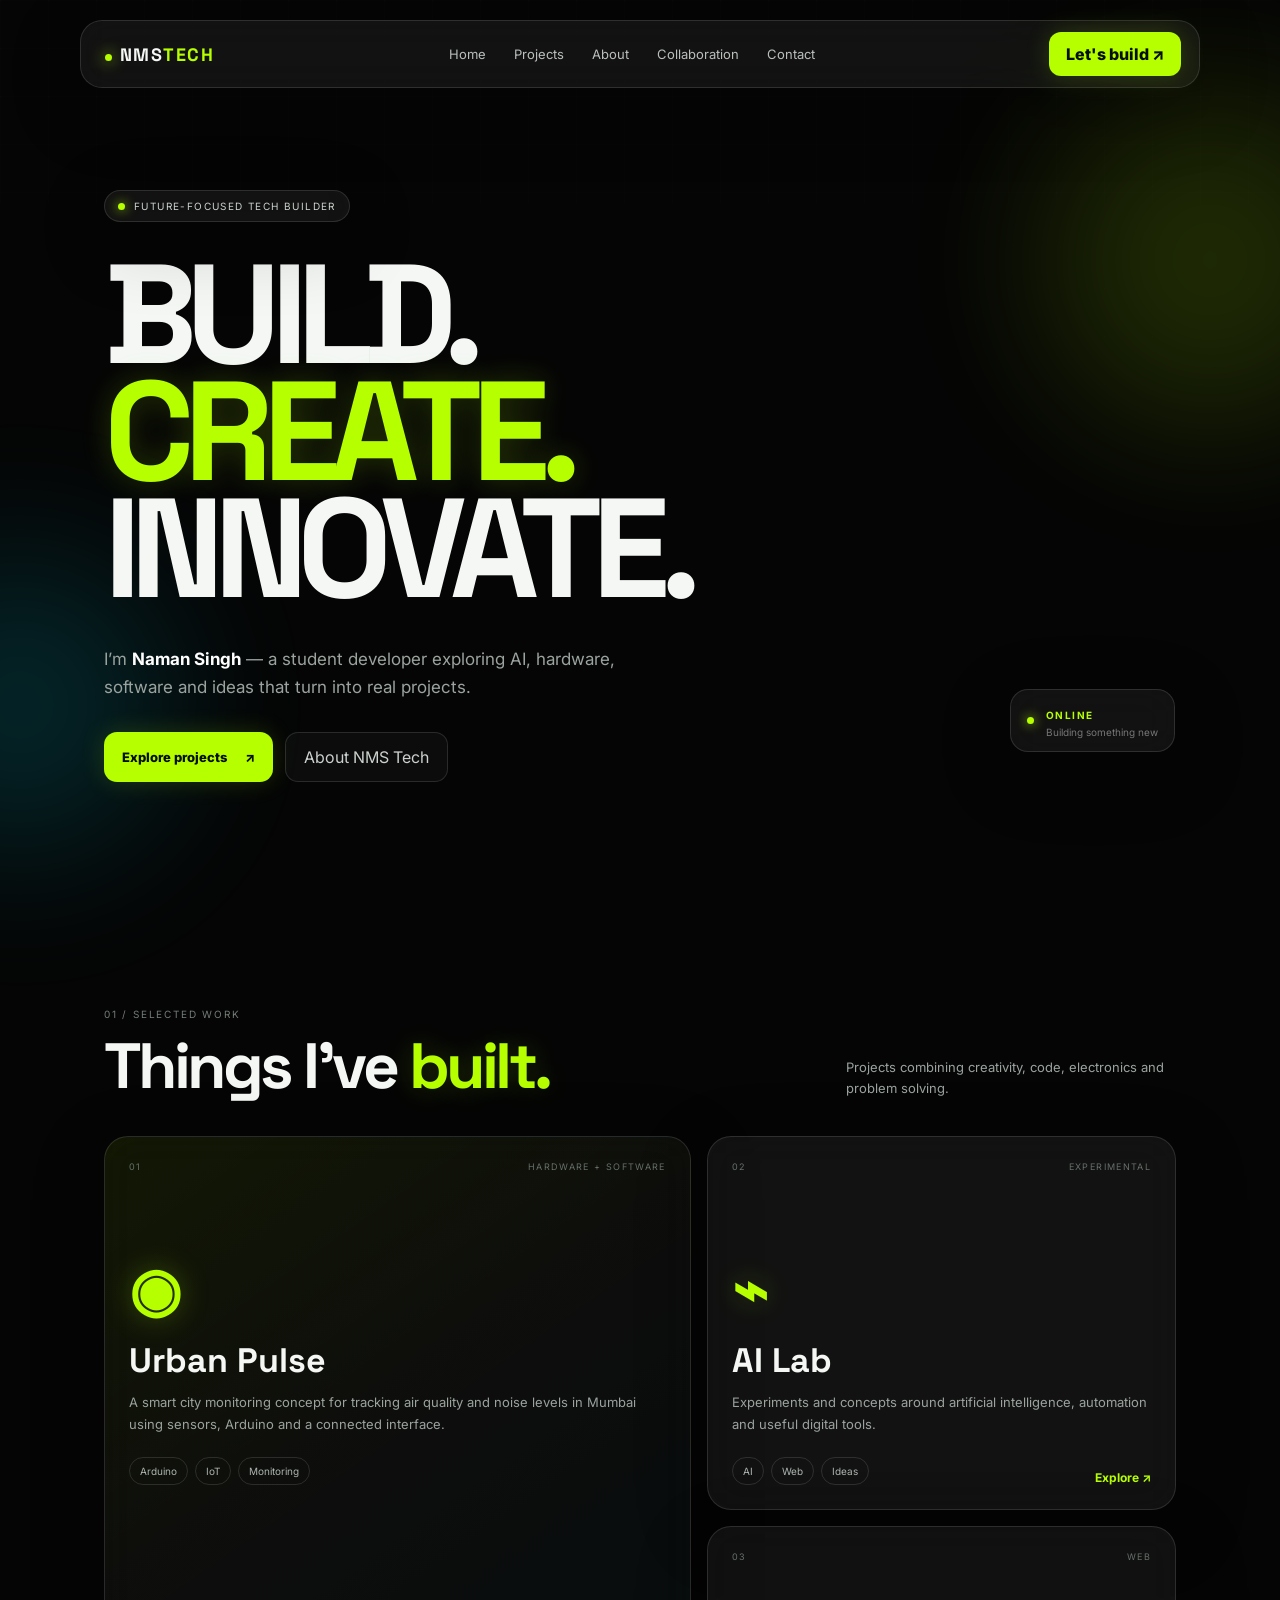
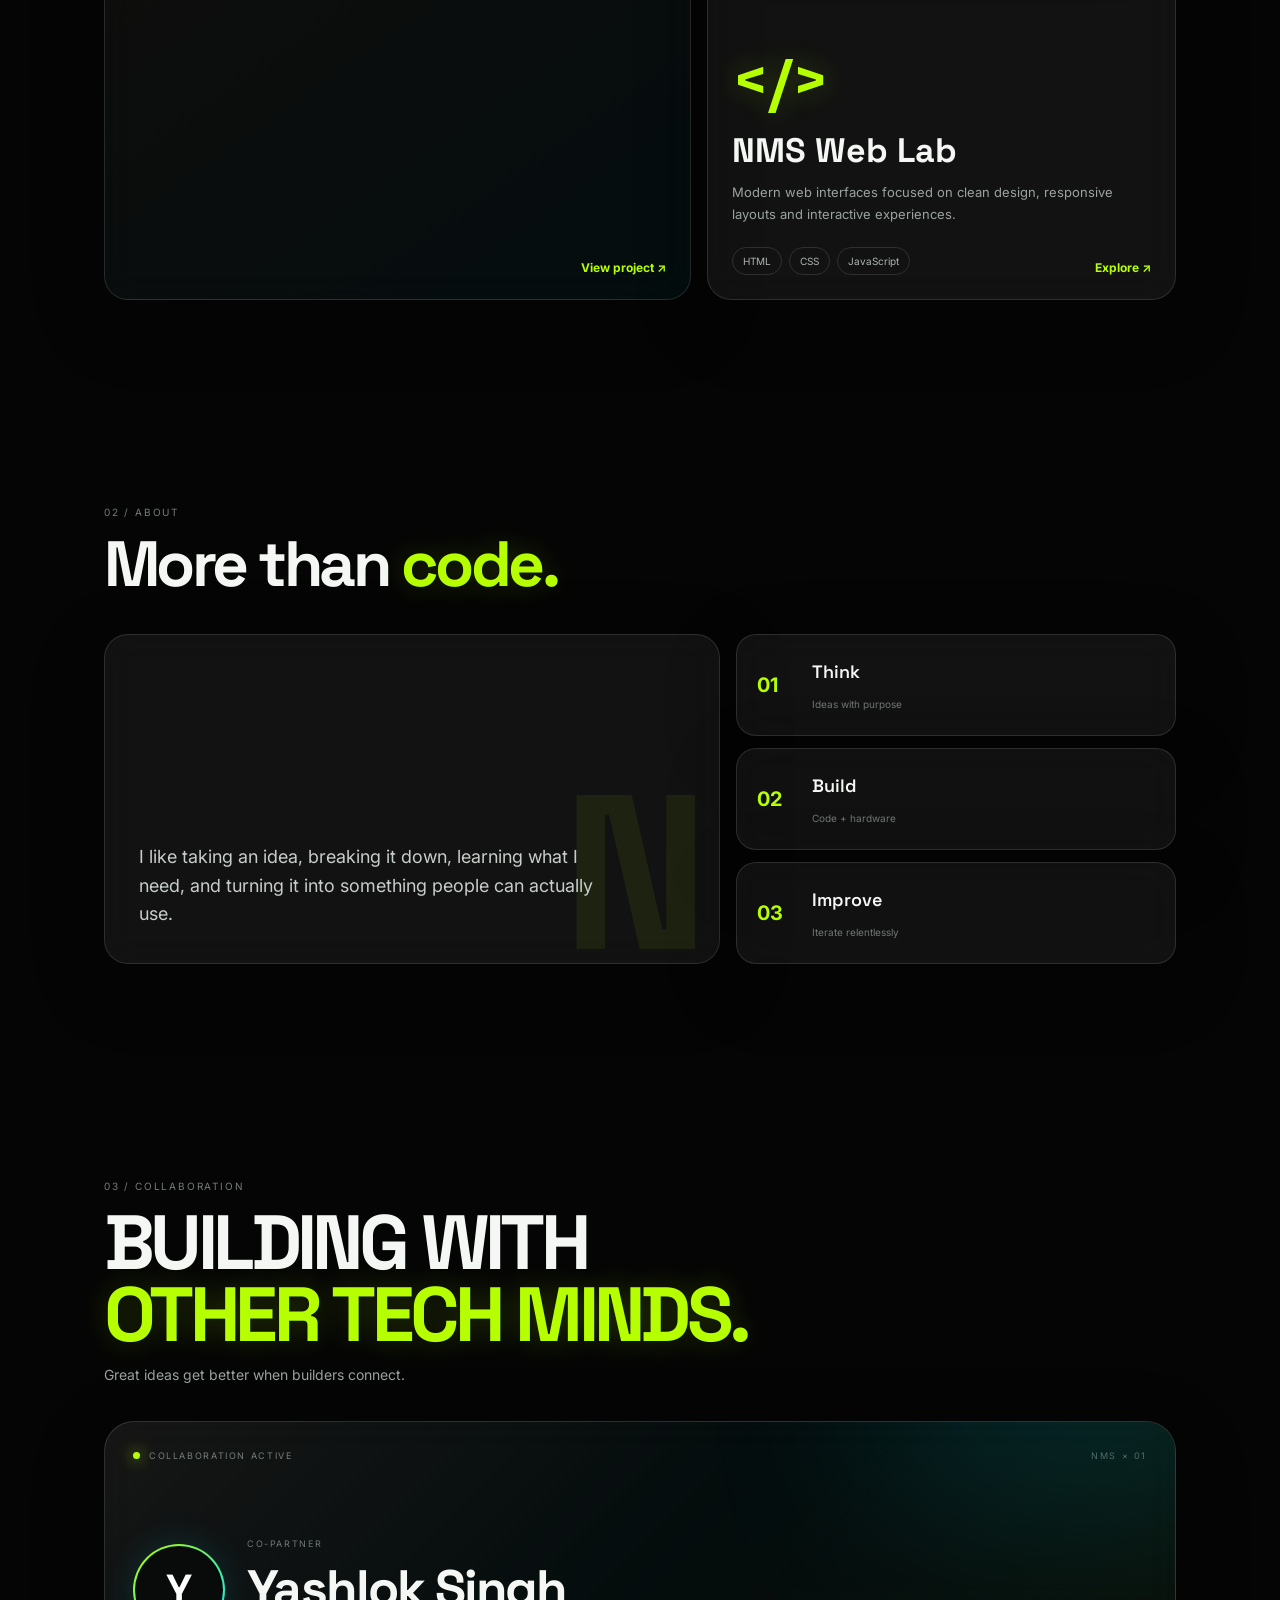
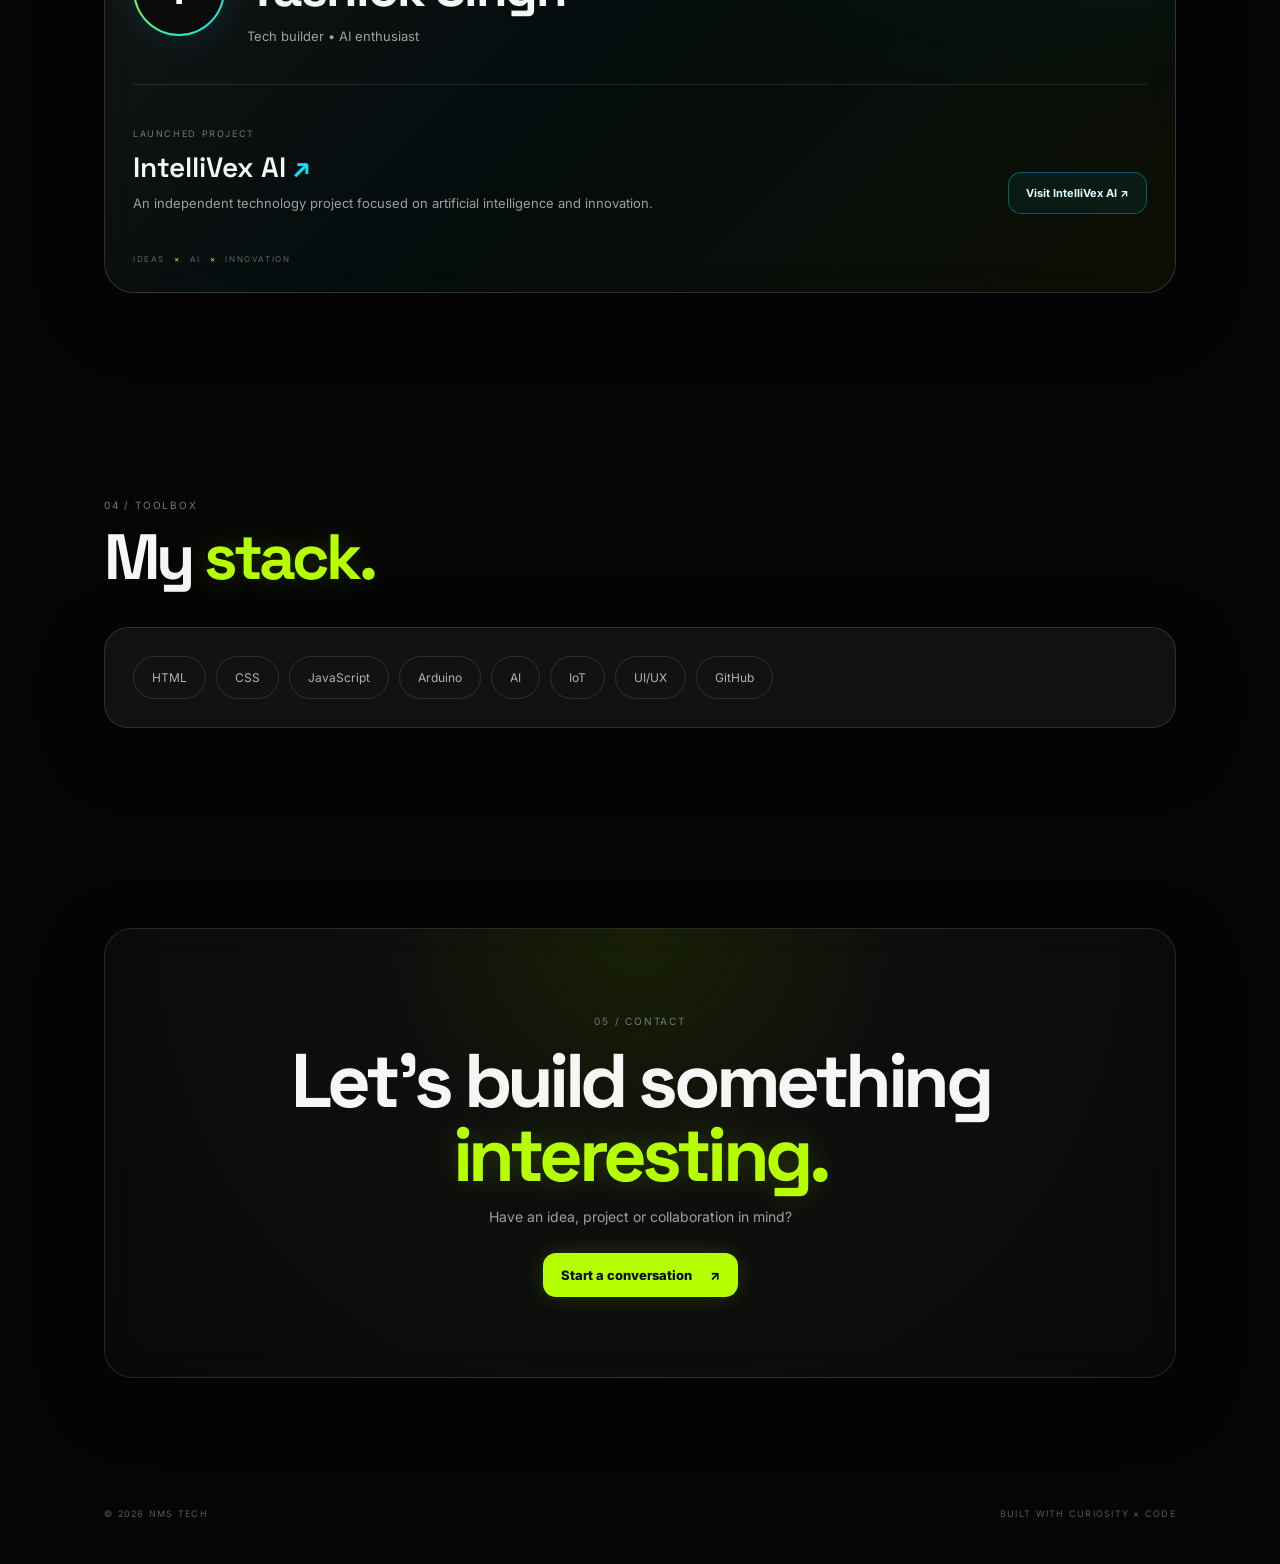
==== index.html @ 7e819179 "Add files via upload" ====
<!DOCTYPE html>
<html lang="en">
<head>
  <meta charset="UTF-8">
  <meta name="viewport" content="width=device-width, initial-scale=1.0">
  <meta name="description" content="NMS Tech — a futuristic portfolio by Naman Singh.">
  <meta name="theme-color" content="#050505">
  <title>NMS Tech — Build. Create. Innovate.</title>
  <link rel="icon" href="favicon.svg" type="image/svg+xml">
  <link rel="stylesheet" href="style.css">
</head>
<body>
  <div class="grid-bg"></div>
  <div class="orb orb-1"></div>
  <div class="orb orb-2"></div>

  <header class="nav glass">
    <a class="brand" href="#home"><span class="dot"></span>NMS<span>TECH</span></a>
    <nav>
      <a href="#home">Home</a>
      <a href="#work">Projects</a>
      <a href="#about">About</a>
      <a href="#collaboration">Collaboration</a>
      <a href="#contact">Contact</a>
    </nav>
    <a class="nav-btn" href="#contact">Let's build ↗</a>
  </header>

  <main>
    <section id="home" class="hero">
      <div class="eyebrow glass"><span class="pulse"></span> FUTURE-FOCUSED TECH BUILDER</div>
      <h1>BUILD.<br><span>CREATE.</span><br>INNOVATE.</h1>
      <p class="hero-copy">I’m <strong>Naman Singh</strong> — a student developer exploring AI, hardware, software and ideas that turn into real projects.</p>
      <div class="hero-actions">
        <a class="primary-btn" href="#work">Explore projects <span>↗</span></a>
        <a class="ghost-btn" href="#about">About NMS Tech</a>
      </div>
      <div class="status glass"><span class="pulse"></span><div><b>ONLINE</b><small>Building something new</small></div></div>
    </section>

    <section id="work" class="section">
      <div class="section-head">
        <div><span class="label">01 / SELECTED WORK</span><h2>Things I’ve <span>built.</span></h2></div>
        <p>Projects combining creativity, code, electronics and problem solving.</p>
      </div>

      <div class="projects">
        <article class="project-card featured glass">
          <div class="project-top"><span>01</span><span>HARDWARE + SOFTWARE</span></div>
          <div class="project-icon">◉</div>
          <h3>Urban Pulse</h3>
          <p>A smart city monitoring concept for tracking air quality and noise levels in Mumbai using sensors, Arduino and a connected interface.</p>
          <div class="tags"><span>Arduino</span><span>IoT</span><span>Monitoring</span></div>
          <a href="projects/urban-pulse.html" class="card-link" target="_blank" rel="noopener">View project ↗</a>
        </article>

        <article class="project-card glass">
          <div class="project-top"><span>02</span><span>EXPERIMENTAL</span></div>
          <div class="project-icon">⌁</div>
          <h3>AI Lab</h3>
          <p>Experiments and concepts around artificial intelligence, automation and useful digital tools.</p>
          <div class="tags"><span>AI</span><span>Web</span><span>Ideas</span></div>
          <a href="projects/ai-lab.html" class="card-link" target="_blank" rel="noopener">Explore ↗</a>
        </article>

        <article class="project-card glass">
          <div class="project-top"><span>03</span><span>WEB</span></div>
          <div class="project-icon">&lt;/&gt;</div>
          <h3>NMS Web Lab</h3>
          <p>Modern web interfaces focused on clean design, responsive layouts and interactive experiences.</p>
          <div class="tags"><span>HTML</span><span>CSS</span><span>JavaScript</span></div>
          <a href="projects/nms-web-lab.html" class="card-link" target="_blank" rel="noopener">Explore ↗</a>
        </article>
      </div>
    </section>

    <section id="about" class="section about">
      <div class="section-head">
        <div><span class="label">02 / ABOUT</span><h2>More than <span>code.</span></h2></div>
      </div>
      <div class="about-grid">
        <div class="glass about-card big">
          <span class="big-mark">N</span>
          <p>I like taking an idea, breaking it down, learning what I need, and turning it into something people can actually use.</p>
        </div>
        <div class="stats">
          <div class="glass stat"><b>01</b><span>Think</span><small>Ideas with purpose</small></div>
          <div class="glass stat"><b>02</b><span>Build</span><small>Code + hardware</small></div>
          <div class="glass stat"><b>03</b><span>Improve</span><small>Iterate relentlessly</small></div>
        </div>
      </div>
    </section>

    <section id="collaboration" class="section collaboration">
      <div class="collab-heading">
        <span class="label">03 / COLLABORATION</span>
        <h2>BUILDING WITH<br><span>OTHER TECH MINDS.</span></h2>
        <p>Great ideas get better when builders connect.</p>
      </div>

      <div class="collab-card glass">
        <div class="collab-glow"></div>
        <div class="collab-top">
          <span class="live-dot"></span>
          <span>COLLABORATION ACTIVE</span>
          <span class="collab-number">NMS × 01</span>
        </div>

        <div class="collab-main">
          <div class="avatar-ring"><div class="avatar-letter">Y</div></div>
          <div>
            <span class="collab-label">CO-PARTNER</span>
            <h3>Yashlok Singh</h3>
            <p>Tech builder • AI enthusiast</p>
          </div>
        </div>

        <div class="collab-divider"></div>

        <div class="collab-project">
          <div>
            <span class="collab-label">LAUNCHED PROJECT</span>
            <h4>IntelliVex AI <span>↗</span></h4>
            <p>An independent technology project focused on artificial intelligence and innovation.</p>
          </div>
          <a class="collab-btn" href="#" aria-label="Visit IntelliVex AI">Visit IntelliVex AI <span>↗</span></a>
        </div>

        <div class="collab-bottom">
          <span>IDEAS</span><i>×</i><span>AI</span><i>×</i><span>INNOVATION</span>
        </div>
      </div>
    </section>

    <section class="section tech">
      <div class="section-head">
        <div><span class="label">04 / TOOLBOX</span><h2>My <span>stack.</span></h2></div>
      </div>
      <div class="tech-cloud glass">
        <span>HTML</span><span>CSS</span><span>JavaScript</span><span>Arduino</span><span>AI</span><span>IoT</span><span>UI/UX</span><span>GitHub</span>
      </div>
    </section>

    <section id="contact" class="section contact">
      <div class="contact-box glass">
        <span class="label">05 / CONTACT</span>
        <h2>Let’s build something<br><span>interesting.</span></h2>
        <p>Have an idea, project or collaboration in mind?</p>
        <button class="primary-btn" id="openContact" type="button">Start a conversation <span>↗</span></button>
      </div>
    </section>
  </main>


  <dialog class="contact-modal" id="contactModal">
    <div class="modal-glow"></div>
    <button class="modal-close" id="closeContact" type="button" aria-label="Close">×</button>
    <span class="label">LET'S CONNECT</span>
    <h3>Choose how you want to <span>connect.</span></h3>
    <p>Reach out through WhatsApp or email.</p>

    <div class="contact-options">
      <a class="contact-option whatsapp" href="https://wa.me/YOUR_NUMBER" target="_blank" rel="noopener noreferrer">
        <div class="option-icon">⌁</div>
        <div><b>WhatsApp</b><small>Chat with me directly ↗</small></div>
      </a>
      <a class="contact-option email" href="mailto:namansinghms20@gmail.com">
        <div class="option-icon">@</div>
        <div><b>Email</b><small>Send me an email ↗</small></div>
      </a>
    </div>
    <small class="modal-note">Email: namansinghms20@gmail.com</small>
  </dialog>

  <footer>
    <span>© 2026 NMS TECH</span>
    <span>BUILT WITH CURIOSITY × CODE</span>
  </footer>

  <script src="script.js"></script>
</body>
</html>
---- style.css ----
@import url('https://fonts.googleapis.com/css2?family=Inter:wght@400;500;600;700;800;900&family=Space+Grotesk:wght@400;500;600;700&display=swap');

:root{--bg:#050505;--text:#f4f7f4;--muted:#9aa39e;--neon:#b6ff00;--cyan:#00e5ff;--glass:rgba(255,255,255,.055);--line:rgba(255,255,255,.12)}
*{box-sizing:border-box;margin:0;padding:0}
html{scroll-behavior:smooth}
body{font-family:Inter,sans-serif;background:var(--bg);color:var(--text);overflow-x:hidden}
a{color:inherit;text-decoration:none}
.grid-bg{position:fixed;inset:0;pointer-events:none;opacity:.32;background-image:linear-gradient(rgba(255,255,255,.035) 1px,transparent 1px),linear-gradient(90deg,rgba(255,255,255,.035) 1px,transparent 1px);background-size:48px 48px;mask-image:linear-gradient(to bottom,black,transparent 82%);z-index:-3}
.orb{position:fixed;border-radius:50%;filter:blur(80px);opacity:.15;pointer-events:none;z-index:-2}
.orb-1{width:340px;height:340px;background:var(--neon);top:10%;right:-100px}.orb-2{width:300px;height:300px;background:var(--cyan);bottom:5%;left:-130px}
.glass{background:var(--glass);border:1px solid var(--line);backdrop-filter:blur(18px);-webkit-backdrop-filter:blur(18px);box-shadow:0 20px 70px rgba(0,0,0,.25)}
.nav{position:fixed;top:20px;left:50%;transform:translateX(-50%);width:min(1120px,calc(100% - 32px));height:68px;border-radius:22px;display:flex;align-items:center;justify-content:space-between;padding:0 18px 0 24px;z-index:20}
.brand{font:800 18px "Space Grotesk";letter-spacing:.08em}.brand span{color:var(--neon)}.brand .dot{display:inline-block;width:7px;height:7px;background:var(--neon);border-radius:50%;margin-right:8px;box-shadow:0 0 15px var(--neon)}
nav{display:flex;gap:28px;color:#b9c0bc;font-size:13px}nav a:hover{color:white}
.nav-btn,.primary-btn{background:var(--neon);color:#071000;font-weight:800;border-radius:12px;padding:12px 17px;box-shadow:0 0 25px rgba(182,255,0,.16);transition:.25s}.nav-btn:hover,.primary-btn:hover{transform:translateY(-2px);box-shadow:0 0 35px rgba(182,255,0,.35)}
.hero{min-height:900px;max-width:1120px;margin:auto;padding:190px 24px 120px;position:relative}
.eyebrow{display:inline-flex;align-items:center;gap:9px;padding:9px 13px;border-radius:999px;font-size:10px;letter-spacing:.14em;color:#cbd3ce}
.pulse{width:7px;height:7px;background:var(--neon);border-radius:50%;box-shadow:0 0 12px var(--neon);animation:pulse 1.5s infinite}
@keyframes pulse{50%{opacity:.3;transform:scale(.7)}}
h1{font:900 clamp(68px,11vw,150px)/.83 "Space Grotesk";letter-spacing:-.075em;margin:34px 0 38px;max-width:950px}
h1 span,h2 span{color:var(--neon);text-shadow:0 0 30px rgba(182,255,0,.2)}
.hero-copy{max-width:570px;color:var(--muted);font-size:17px;line-height:1.7}.hero-copy strong{color:white}
.hero-actions{display:flex;gap:12px;margin-top:30px;flex-wrap:wrap}.primary-btn,.ghost-btn{display:inline-flex;align-items:center;gap:18px;padding:14px 18px;border-radius:13px}.ghost-btn{border:1px solid var(--line);color:#cbd1cd;background:rgba(255,255,255,.03)}
.status{position:absolute;right:25px;bottom:150px;border-radius:18px;padding:13px 16px;display:flex;align-items:center;gap:12px}.status b{font-size:10px;color:var(--neon);letter-spacing:.14em}.status small{display:block;color:#777;font-size:10px;margin-top:3px}
.section{max-width:1120px;margin:auto;padding:100px 24px}.section-head{display:flex;justify-content:space-between;align-items:end;gap:30px;margin-bottom:38px}.label{font-size:10px;letter-spacing:.18em;color:#737c76}.section h2{font:700 clamp(38px,5vw,68px)/1 "Space Grotesk";letter-spacing:-.055em;margin-top:12px}.section-head>p{max-width:330px;color:var(--muted);line-height:1.6;font-size:13px}
.projects{display:grid;grid-template-columns:1.25fr 1fr;gap:16px}.project-card{min-height:330px;border-radius:24px;padding:24px;position:relative;overflow:hidden;transition:.3s}.project-card:hover{transform:translateY(-6px);border-color:rgba(182,255,0,.35)}.featured{grid-row:span 2;min-height:676px;background:linear-gradient(145deg,rgba(182,255,0,.08),rgba(255,255,255,.035) 45%,rgba(0,229,255,.04))}
.project-top{display:flex;justify-content:space-between;color:#66706a;font-size:9px;letter-spacing:.15em}.project-icon{font:700 60px "Space Grotesk";color:var(--neon);text-shadow:0 0 30px rgba(182,255,0,.25);margin-top:80px}.project-card h3{font:700 34px "Space Grotesk";margin:10px 0}.project-card p{color:var(--muted);font-size:13px;line-height:1.65;max-width:520px}.tags{display:flex;gap:7px;flex-wrap:wrap;margin-top:22px}.tags span,.tech-cloud span{font-size:10px;border:1px solid var(--line);padding:7px 10px;border-radius:999px;color:#adb5b0}.card-link{position:absolute;bottom:24px;right:24px;color:var(--neon);font-size:12px;font-weight:700}
.about-grid{display:grid;grid-template-columns:1.4fr 1fr;gap:16px}.about-card{border-radius:24px;padding:34px;min-height:330px;position:relative;overflow:hidden}.big-mark{font:900 220px "Space Grotesk";color:rgba(182,255,0,.07);position:absolute;right:10px;bottom:-50px}.about-card p{position:absolute;left:34px;bottom:34px;max-width:480px;font-size:18px;line-height:1.6;color:#c7cdc9}.stats{display:grid;gap:12px}.stat{border-radius:20px;padding:20px;display:grid;grid-template-columns:55px 1fr;align-items:center}.stat b{grid-row:span 2;color:var(--neon);font-size:20px}.stat span{font:600 18px "Space Grotesk"}.stat small{color:#707873;font-size:10px;margin-top:4px}
.tech-cloud{border-radius:24px;padding:28px;display:flex;gap:10px;flex-wrap:wrap}.tech-cloud span{padding:13px 18px;font-size:12px}
.contact-box{border-radius:28px;text-align:center;padding:80px 25px;background:radial-gradient(circle at 50% 0%,rgba(182,255,0,.11),rgba(255,255,255,.04) 38%,rgba(255,255,255,.02))}
.contact-box h2{font:700 clamp(42px,6vw,76px)/.98 "Space Grotesk";letter-spacing:-.06em;margin:15px 0}.contact-box p{color:var(--muted);margin-bottom:28px;font-size:14px}
footer{max-width:1120px;margin:auto;padding:30px 24px 45px;display:flex;justify-content:space-between;color:#555d58;font-size:9px;letter-spacing:.14em}
@media(max-width:760px){nav{display:none}.nav{height:60px}.nav-btn{padding:10px 12px;font-size:11px}.hero{min-height:780px;padding-top:155px}.status{position:relative;right:auto;bottom:auto;margin-top:55px;width:max-content}h1{font-size:68px}.section-head{display:block}.section-head>p{margin-top:18px}.projects,.about-grid{grid-template-columns:1fr}.featured{grid-row:auto;min-height:480px}.project-card{min-height:300px}.about-card{min-height:300px}.contact-box{padding:60px 18px}footer{gap:20px;flex-direction:column}}

.collab-grid{display:grid;grid-template-columns:1.1fr 1fr;gap:16px}.collab-card{min-height:300px;border-radius:24px;padding:28px;position:relative;overflow:hidden;transition:.3s}.collab-card:hover{transform:translateY(-6px);border-color:rgba(182,255,0,.35)}.collab-card.highlight{background:linear-gradient(145deg,rgba(182,255,0,.08),rgba(255,255,255,.035))}.collab-badge{font-size:9px;letter-spacing:.16em;color:var(--neon);margin-bottom:85px}.collab-card h3{font:700 32px "Space Grotesk";margin-bottom:10px}.collab-card p{color:var(--muted);font-size:13px;line-height:1.65;max-width:540px}.collab-tags{display:flex;gap:7px;margin-top:20px}.collab-tags span{font-size:10px;border:1px solid var(--line);padding:7px 10px;border-radius:999px;color:#adb5b0}.collab-icon{font:700 64px "Space Grotesk";color:var(--neon);margin-bottom:45px;text-shadow:0 0 30px rgba(182,255,0,.25)}
@media(max-width:760px){.collab-grid{grid-template-columns:1fr}.collab-card{min-height:280px}}

/* Collaboration — premium glassmorphism */
.collaboration{position:relative;padding-top:110px}
.collab-heading{margin-bottom:38px}
.collab-heading h2{font:700 clamp(42px,6vw,78px)/.94 "Space Grotesk";letter-spacing:-.06em;margin-top:12px}
.collab-heading p{color:var(--muted);margin-top:16px;font-size:14px}
.collab-card{position:relative;overflow:hidden;border-radius:30px;padding:28px;background:linear-gradient(135deg,rgba(255,255,255,.07),rgba(0,229,255,.035) 45%,rgba(182,255,0,.045));border-color:rgba(255,255,255,.14)}
.collab-glow{position:absolute;width:420px;height:260px;right:-130px;top:-160px;background:var(--cyan);filter:blur(100px);opacity:.12;pointer-events:none}
.collab-top{display:flex;align-items:center;gap:9px;color:#77817b;font-size:9px;letter-spacing:.18em}
.live-dot{width:7px;height:7px;border-radius:50%;background:var(--neon);box-shadow:0 0 16px var(--neon);animation:pulse 1.5s infinite}
.collab-number{margin-left:auto;color:#59615d}
.collab-main{display:flex;align-items:center;gap:22px;margin-top:70px}
.avatar-ring{width:92px;height:92px;border-radius:50%;padding:2px;background:linear-gradient(135deg,var(--neon),var(--cyan));box-shadow:0 0 35px rgba(0,229,255,.13)}
.avatar-letter{width:100%;height:100%;display:grid;place-items:center;border-radius:50%;background:#080b09;font:800 42px "Space Grotesk";color:white}
.collab-label{font-size:9px;letter-spacing:.18em;color:#707a74}
.collab-main h3{font:700 clamp(32px,4vw,52px) "Space Grotesk";letter-spacing:-.04em;margin:5px 0}
.collab-main p,.collab-project p{color:var(--muted);font-size:13px}
.collab-divider{height:1px;background:var(--line);margin:36px 0}
.collab-project{display:flex;justify-content:space-between;align-items:end;gap:30px}
.collab-project h4{font:600 28px "Space Grotesk";margin:8px 0}.collab-project h4 span{color:var(--cyan)}
.collab-project p{max-width:560px;line-height:1.6}
.collab-btn{white-space:nowrap;border:1px solid rgba(0,229,255,.32);background:rgba(0,229,255,.055);color:#dffcff;padding:13px 17px;border-radius:13px;font-size:11px;font-weight:700;transition:.25s}
.collab-btn:hover{transform:translateY(-2px);border-color:var(--cyan);box-shadow:0 0 28px rgba(0,229,255,.16);color:white}
.collab-bottom{display:flex;gap:9px;align-items:center;margin-top:40px;color:#5d6761;font-size:8px;letter-spacing:.2em}
.collab-bottom i{color:var(--neon);font-style:normal}
@media(max-width:760px){.collab-main{margin-top:48px}.collab-project{align-items:flex-start;flex-direction:column}.collab-btn{width:100%;text-align:center}.collab-card{padding:22px}}

/* Contact dialog — futuristic tech HUD */
.primary-btn{border:0;font:800 13px Inter,sans-serif;cursor:pointer}
.contact-modal{width:min(560px,calc(100% - 28px));border:1px solid rgba(0,229,255,.28);border-radius:24px;padding:0;background:linear-gradient(145deg,rgba(9,14,15,.97),rgba(5,8,9,.94));color:var(--text);backdrop-filter:blur(30px);-webkit-backdrop-filter:blur(30px);box-shadow:0 35px 120px rgba(0,0,0,.8),0 0 60px rgba(0,229,255,.08),inset 0 0 40px rgba(0,229,255,.025);position:fixed;inset:0;margin:auto;overflow:hidden}
.contact-modal::before{content:"";position:absolute;inset:0;background:linear-gradient(rgba(0,229,255,.035) 1px,transparent 1px),linear-gradient(90deg,rgba(0,229,255,.035) 1px,transparent 1px);background-size:24px 24px;mask-image:linear-gradient(to bottom,black,transparent 85%);pointer-events:none}
.contact-modal::after{content:"";position:absolute;left:0;right:0;top:0;height:1px;background:linear-gradient(90deg,transparent,var(--cyan),var(--neon),transparent);box-shadow:0 0 18px rgba(0,229,255,.55)}
.contact-modal::backdrop{background:rgba(0,2,3,.78);backdrop-filter:blur(8px)}
.contact-modal[open]{animation:modalIn .24s cubic-bezier(.2,.8,.2,1)}
@keyframes modalIn{from{opacity:0;transform:translateY(18px) scale(.96)}to{opacity:1;transform:none}}
.modal-glow{position:absolute;width:280px;height:180px;right:-90px;top:-100px;background:var(--cyan);filter:blur(85px);opacity:.14;pointer-events:none}
.modal-close{position:absolute;right:18px;top:17px;z-index:3;border:1px solid rgba(255,255,255,.12);background:rgba(255,255,255,.035);color:#7f8b87;width:36px;height:36px;border-radius:10px;font-size:21px;line-height:1;cursor:pointer;transition:.2s}
.modal-close:hover{color:white;border-color:var(--cyan);box-shadow:0 0 20px rgba(0,229,255,.15);transform:rotate(90deg)}
.contact-modal> .label,.contact-modal>h3,.contact-modal>p,.contact-options,.modal-note{position:relative;z-index:1}
.contact-modal>.label{display:block;padding:28px 32px 0;color:var(--cyan);font-size:9px;letter-spacing:.22em}
.contact-modal>.label::before{content:"●  SECURE CHANNEL";color:var(--neon);margin-right:14px}
.contact-modal h3{font:700 38px/1.02 "Space Grotesk";letter-spacing:-.05em;margin:14px 72px 10px 32px}
.contact-modal h3 span{color:var(--neon);text-shadow:0 0 22px rgba(182,255,0,.2)}
.contact-modal>p{color:#7f8b87;font-size:12px;margin:0 32px 25px}
.contact-options{display:grid;gap:10px;padding:0 32px}
.contact-option{display:flex;align-items:center;gap:15px;padding:14px;border:1px solid rgba(255,255,255,.09);border-radius:16px;background:linear-gradient(90deg,rgba(255,255,255,.045),rgba(0,229,255,.018));transition:.25s;position:relative;overflow:hidden}
.contact-option::after{content:"↗";position:absolute;right:18px;color:#52605b;font-size:14px;transition:.2s}
.contact-option:hover{transform:translateX(4px);border-color:rgba(0,229,255,.42);background:linear-gradient(90deg,rgba(0,229,255,.07),rgba(182,255,0,.025));box-shadow:0 0 28px rgba(0,229,255,.07)}
.contact-option:hover::after{color:var(--cyan);transform:translate(2px,-2px)}
.contact-option.whatsapp:hover{border-color:rgba(182,255,0,.38)}
.option-icon{width:44px;height:44px;display:grid;place-items:center;border-radius:12px;background:rgba(182,255,0,.07);color:var(--neon);font:700 20px "Space Grotesk";border:1px solid rgba(182,255,0,.13);box-shadow:inset 0 0 18px rgba(182,255,0,.04)}
.email .option-icon{background:rgba(0,229,255,.07);color:var(--cyan);border-color:rgba(0,229,255,.14)}
.contact-option b{display:block;font:600 15px "Space Grotesk";letter-spacing:.01em}.contact-option small{display:block;color:#66716c;font-size:9px;margin-top:4px;letter-spacing:.04em}
.modal-note{display:flex;align-items:center;gap:9px;color:#46524d;font-size:8px;margin:24px 32px 26px;letter-spacing:.12em;text-transform:uppercase}
.modal-note::before{content:"";width:6px;height:6px;border-radius:50%;background:var(--neon);box-shadow:0 0 10px var(--neon)}
@media(max-width:760px){.contact-modal>.label{padding:24px 22px 0}.contact-modal h3{font-size:30px;margin-left:22px;margin-right:55px}.contact-modal>p{margin-left:22px;margin-right:22px}.contact-options{padding:0 22px}.modal-note{margin-left:22px;margin-right:22px}.modal-close{right:14px;top:13px}}
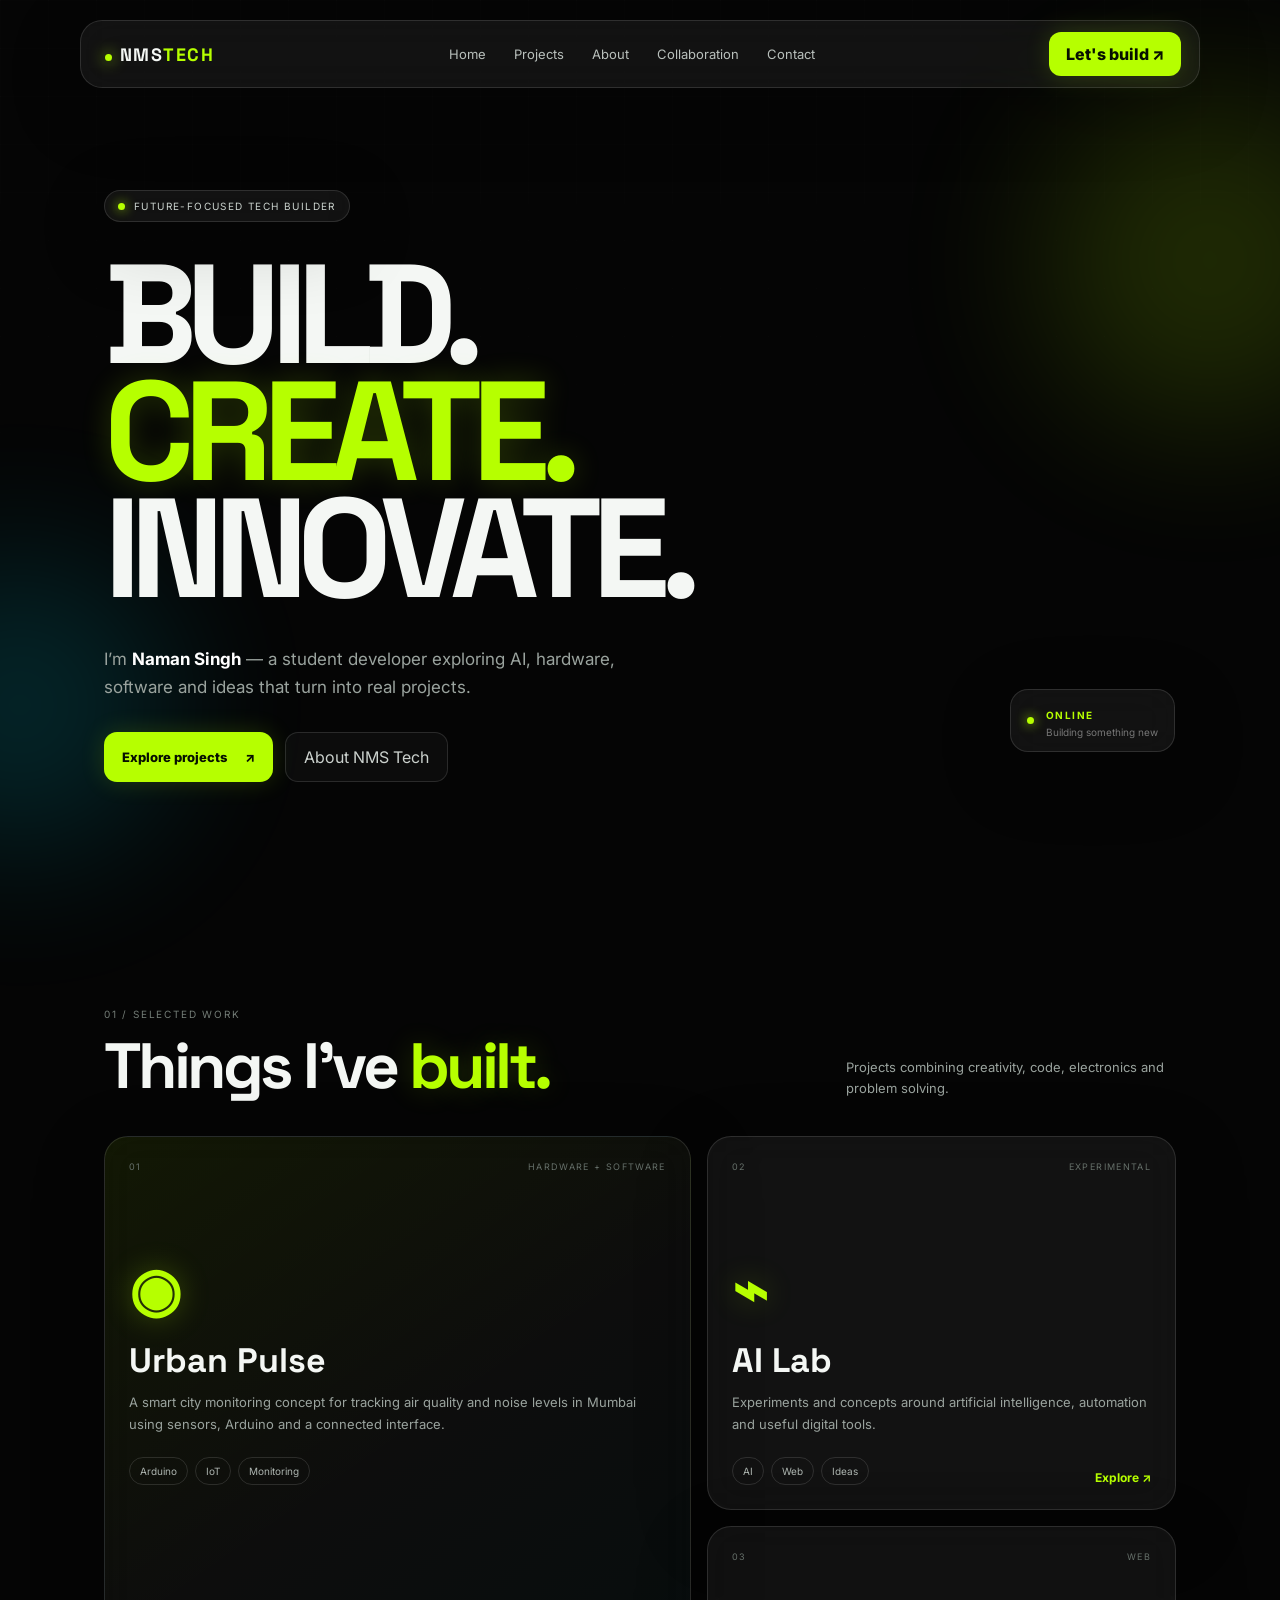
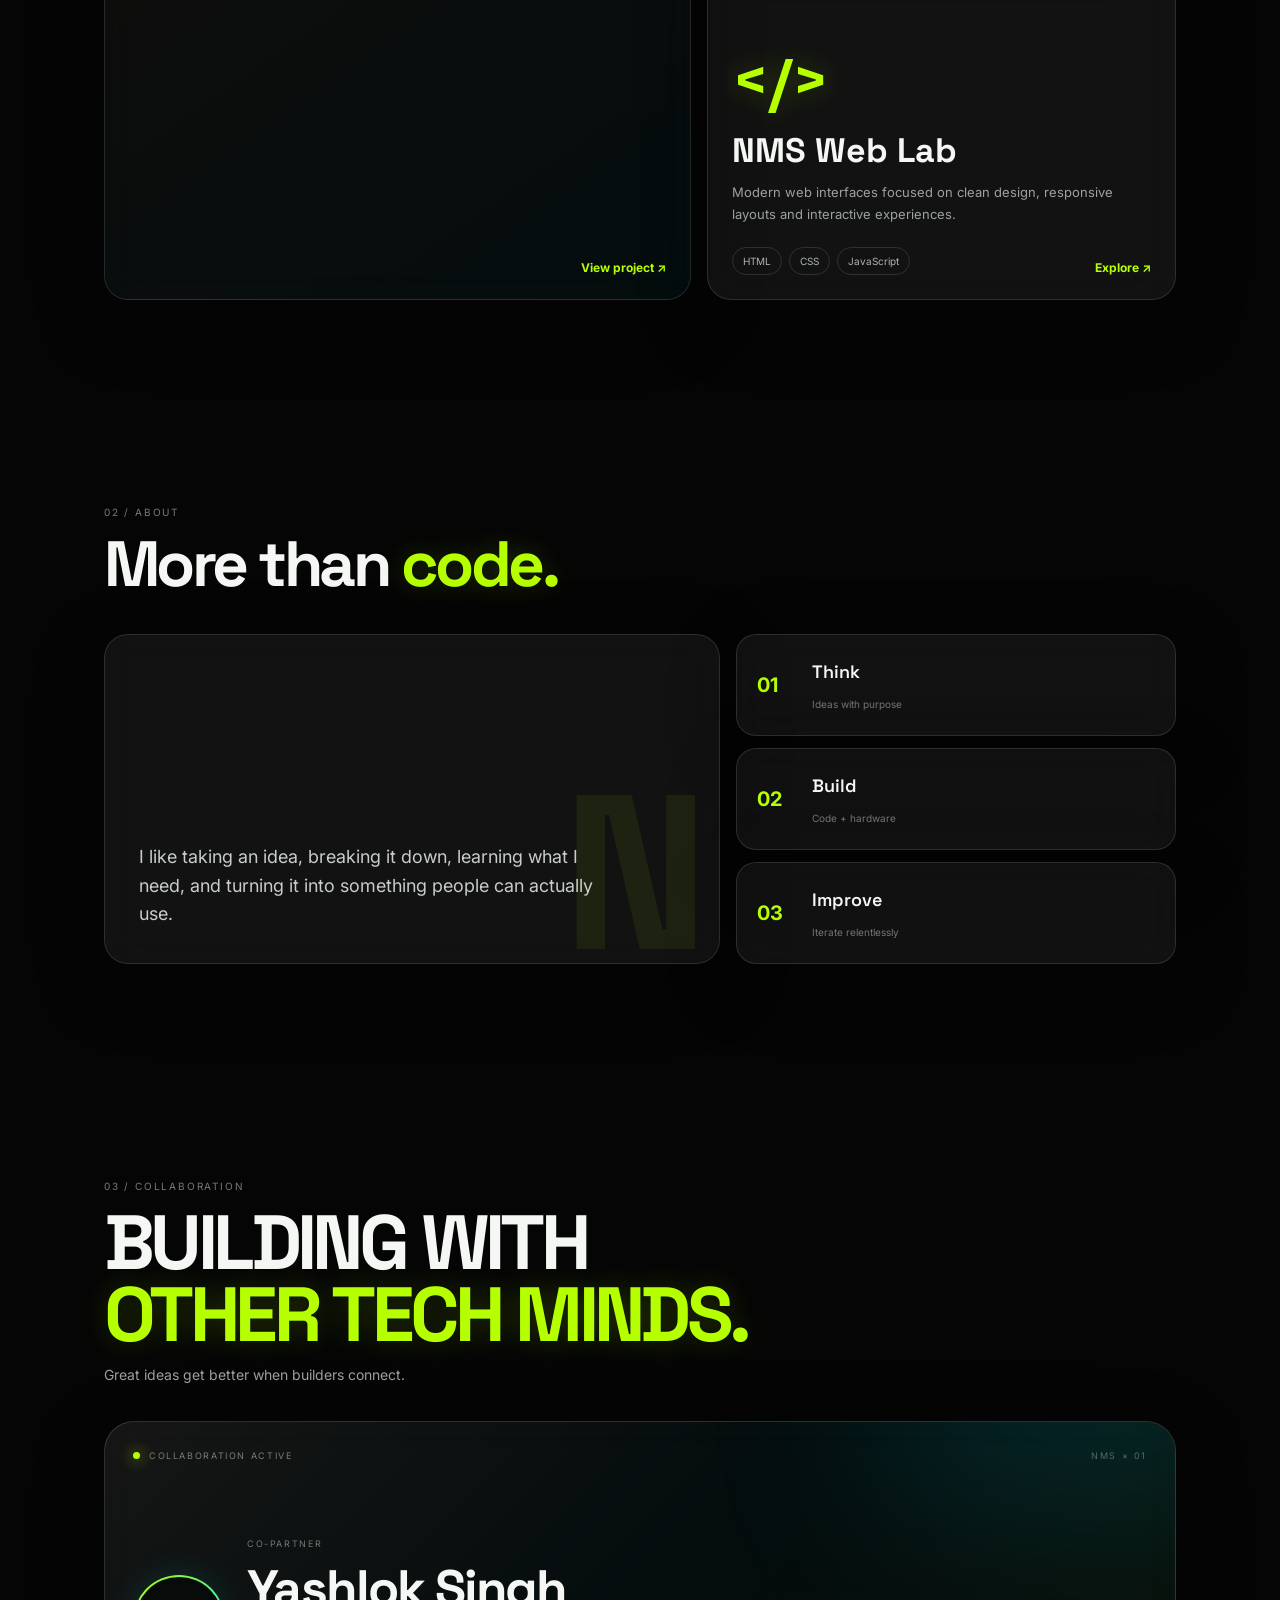
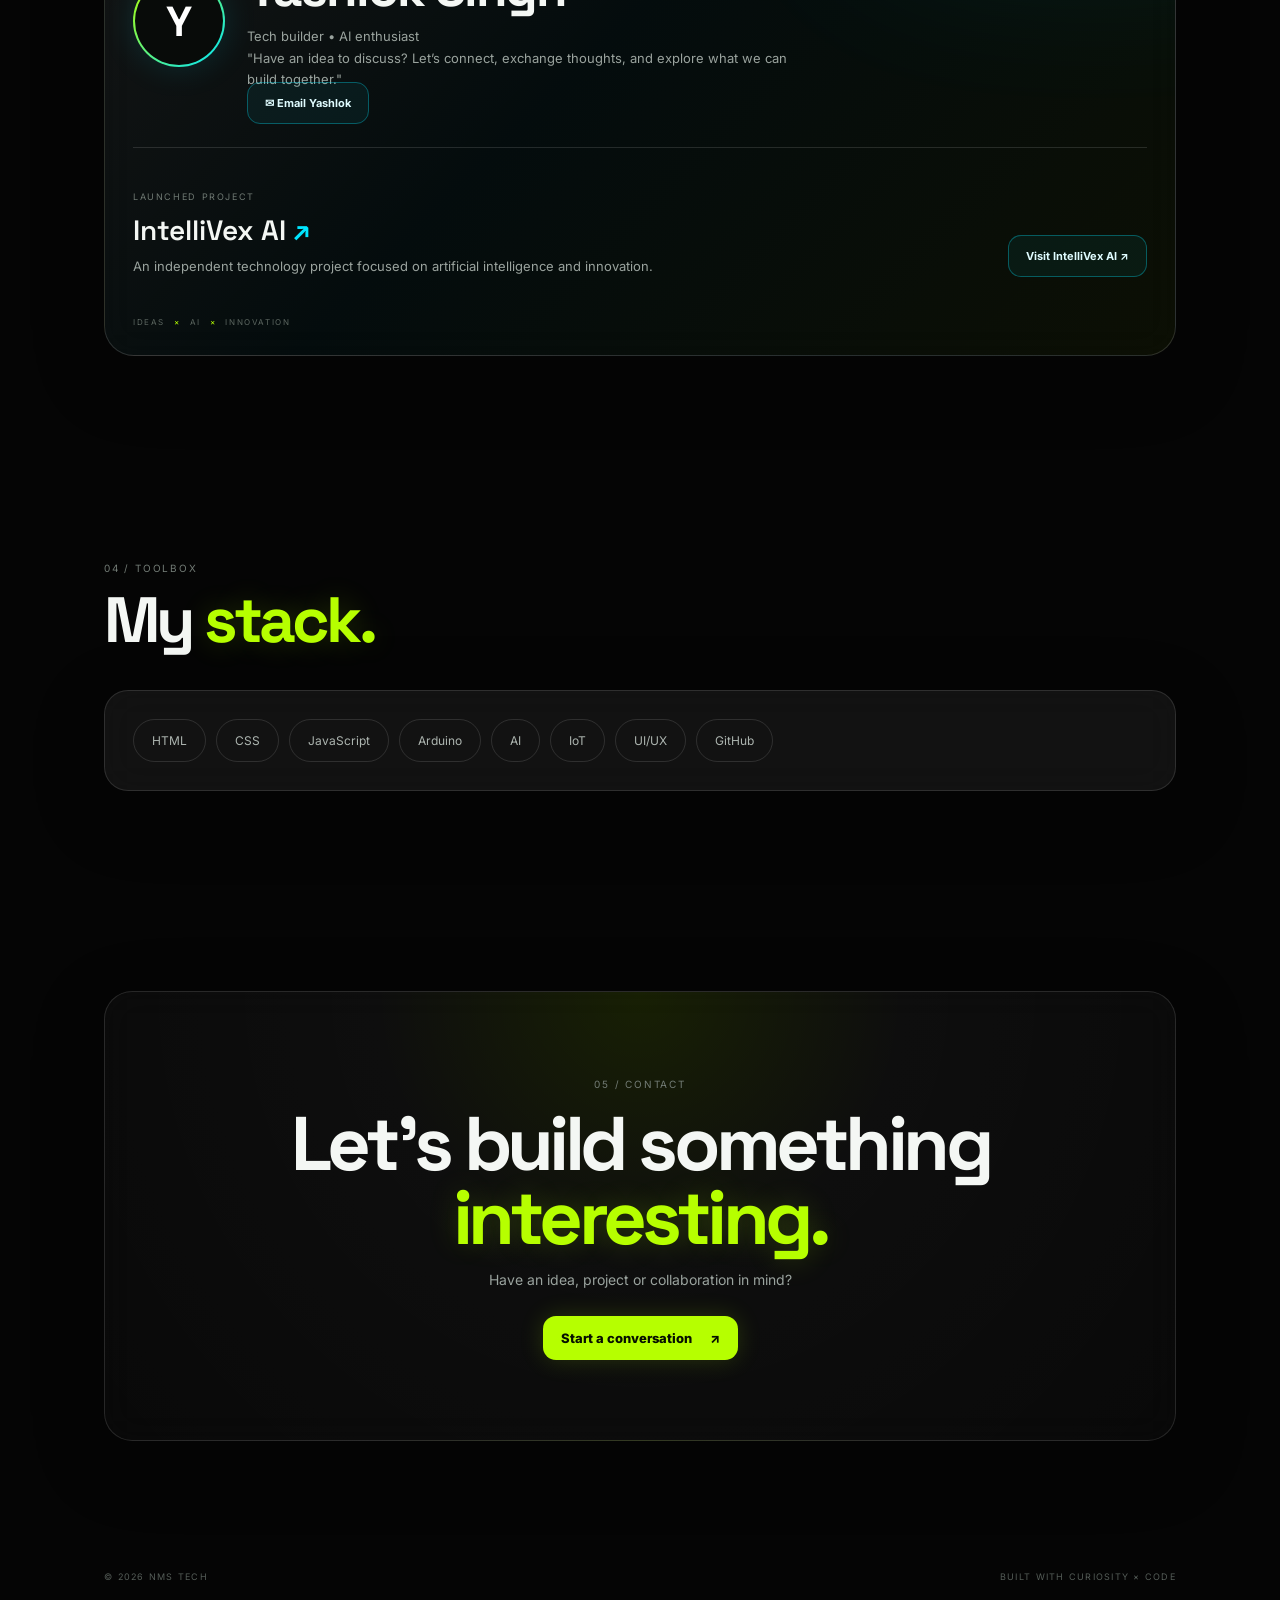
==== commit 43cabc56: "Update index.html" ====
--- a/index.html
+++ b/index.html
@@ -51,7 +51,7 @@
           <h3>Urban Pulse</h3>
           <p>A smart city monitoring concept for tracking air quality and noise levels in Mumbai using sensors, Arduino and a connected interface.</p>
           <div class="tags"><span>Arduino</span><span>IoT</span><span>Monitoring</span></div>
-          <a href="projects/urban-pulse.html" class="card-link" target="_blank" rel="noopener">View project ↗</a>
+          <a href="urban-pulse.html" class="card-link" target="_blank" rel="noopener">View project ↗</a>
         </article>
 
         <article class="project-card glass">
@@ -60,7 +60,7 @@
           <h3>AI Lab</h3>
           <p>Experiments and concepts around artificial intelligence, automation and useful digital tools.</p>
           <div class="tags"><span>AI</span><span>Web</span><span>Ideas</span></div>
-          <a href="projects/ai-lab.html" class="card-link" target="_blank" rel="noopener">Explore ↗</a>
+          <a href="ai-lab.html" class="card-link" target="_blank" rel="noopener">Explore ↗</a>
         </article>
 
         <article class="project-card glass">
@@ -69,7 +69,7 @@
           <h3>NMS Web Lab</h3>
           <p>Modern web interfaces focused on clean design, responsive layouts and interactive experiences.</p>
           <div class="tags"><span>HTML</span><span>CSS</span><span>JavaScript</span></div>
-          <a href="projects/nms-web-lab.html" class="card-link" target="_blank" rel="noopener">Explore ↗</a>
+          <a href="nms-web-lab.html" class="card-link" target="_blank" rel="noopener">Explore ↗</a>
         </article>
       </div>
     </section>
@@ -112,6 +112,11 @@
             <span class="collab-label">CO-PARTNER</span>
             <h3>Yashlok Singh</h3>
             <p>Tech builder • AI enthusiast</p>
+<p>"Have an idea to discuss? Let’s connect, exchange thoughts, and explore what we can build together."</p>
+
+<a class="collab-btn" href="mailto:YASHLOK_EMAIL_HERE?subject=Let's%20Talk%20About%20Technology">
+  ✉ Email Yashlok
+</a>
           </div>
         </div>
 
@@ -123,7 +128,7 @@
             <h4>IntelliVex AI <span>↗</span></h4>
             <p>An independent technology project focused on artificial intelligence and innovation.</p>
           </div>
-          <a class="collab-btn" href="#" aria-label="Visit IntelliVex AI">Visit IntelliVex AI <span>↗</span></a>
+          <a class="collab-btn" href="https://www.intellivexai.in/onboarding" aria-label="Visit IntelliVex AI">Visit IntelliVex AI <span>↗</span></a>
         </div>
 
         <div class="collab-bottom">
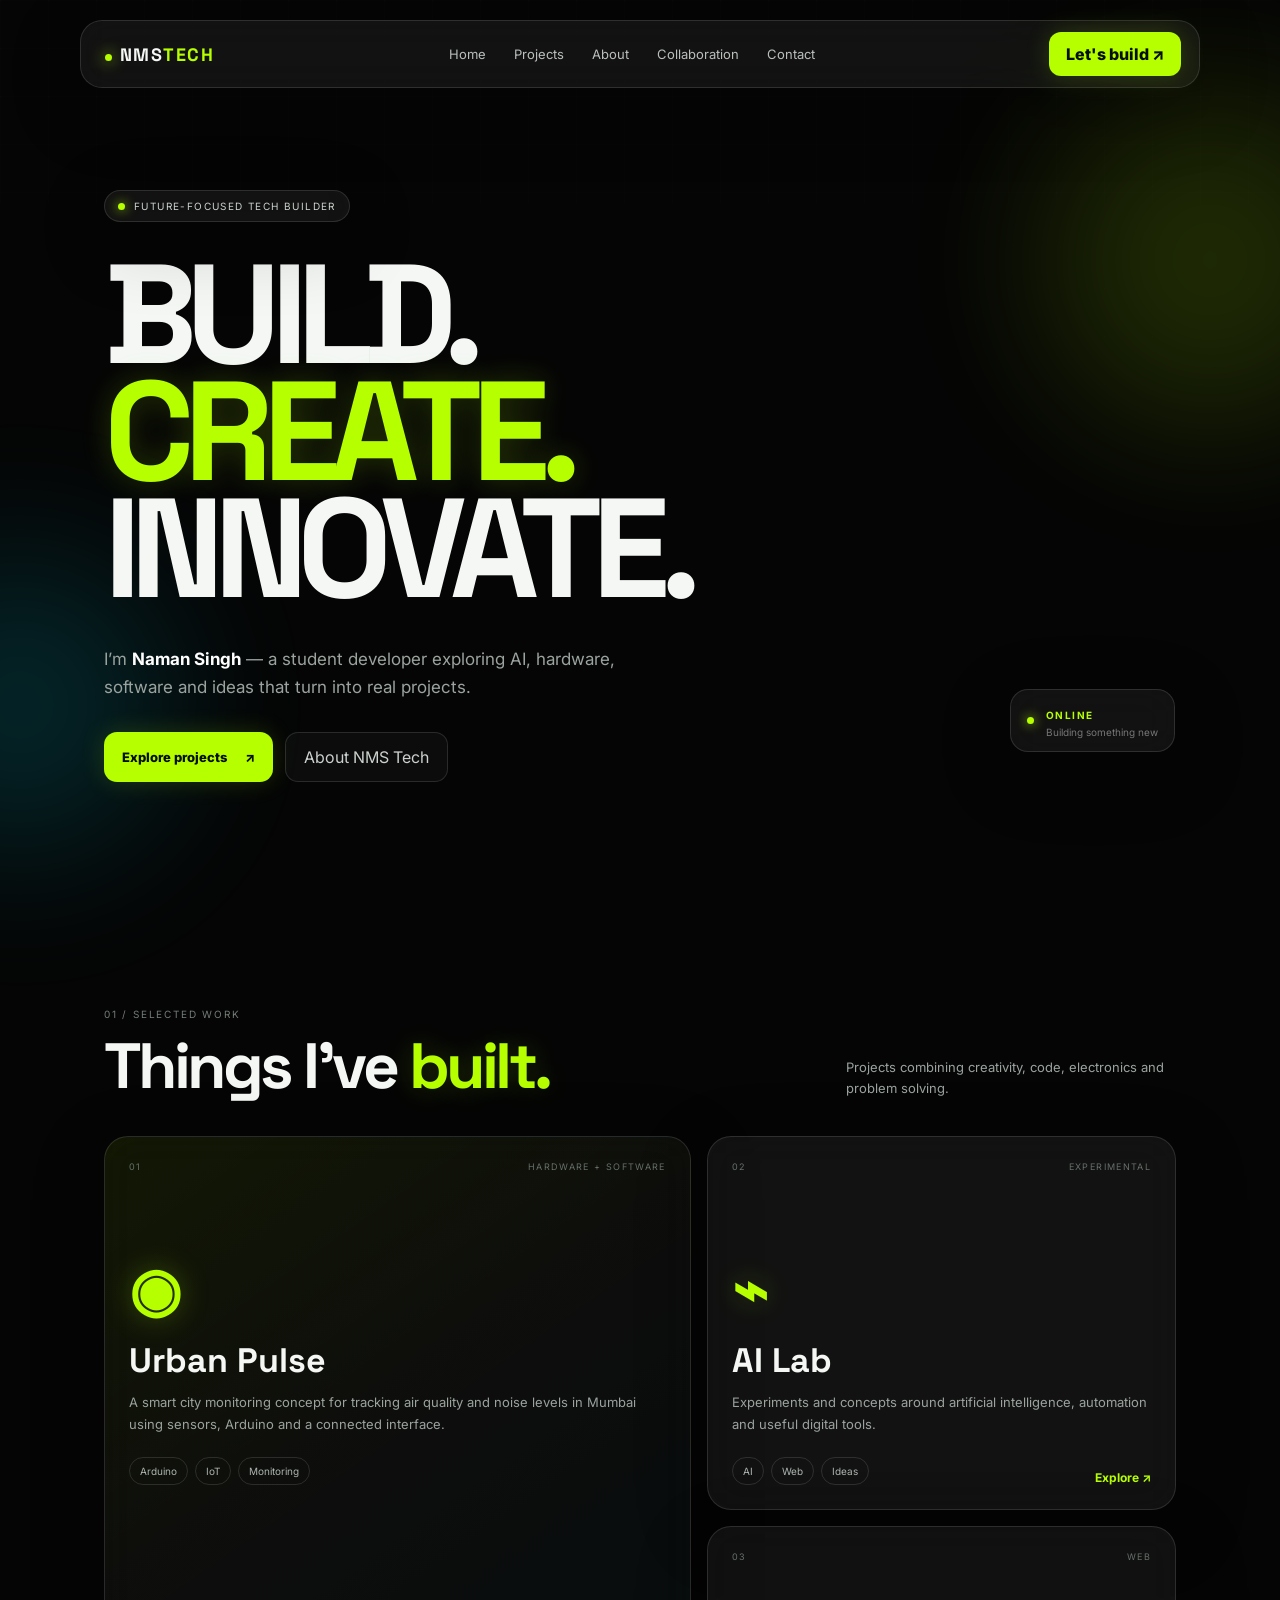
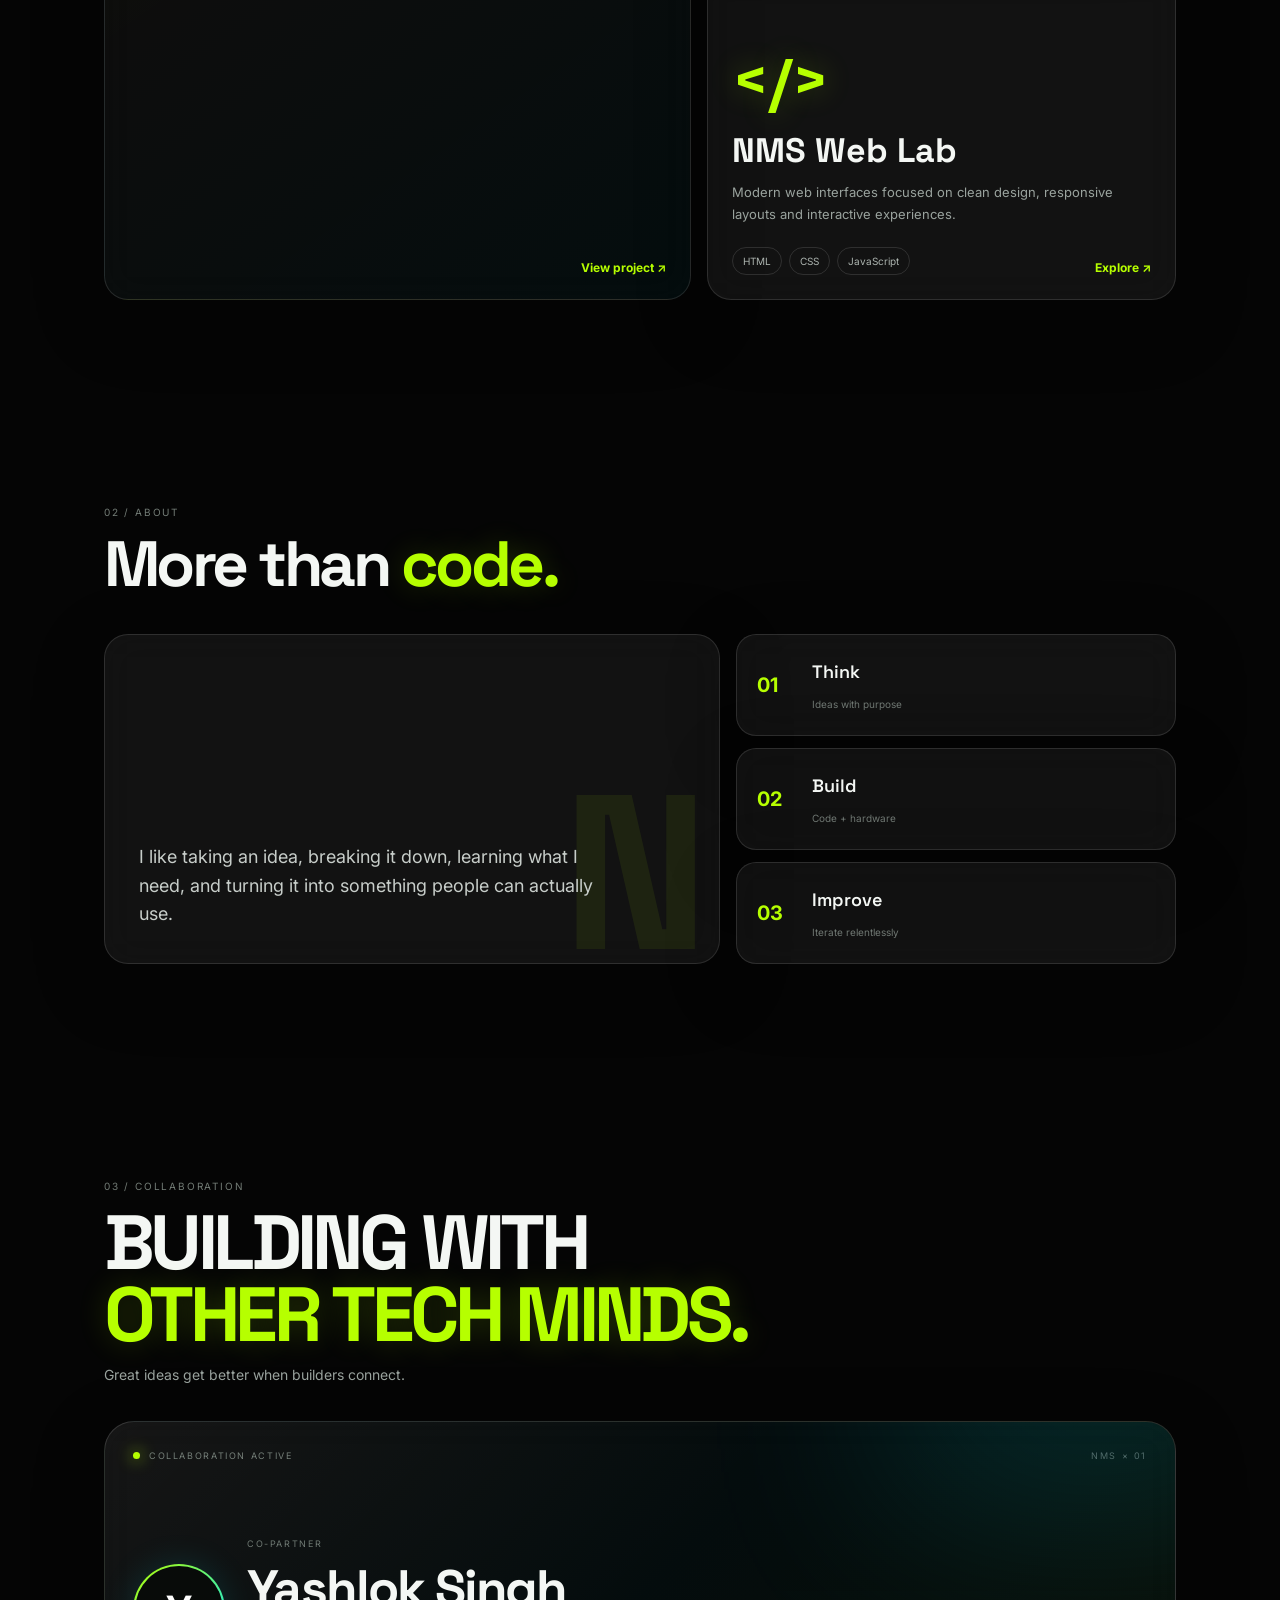
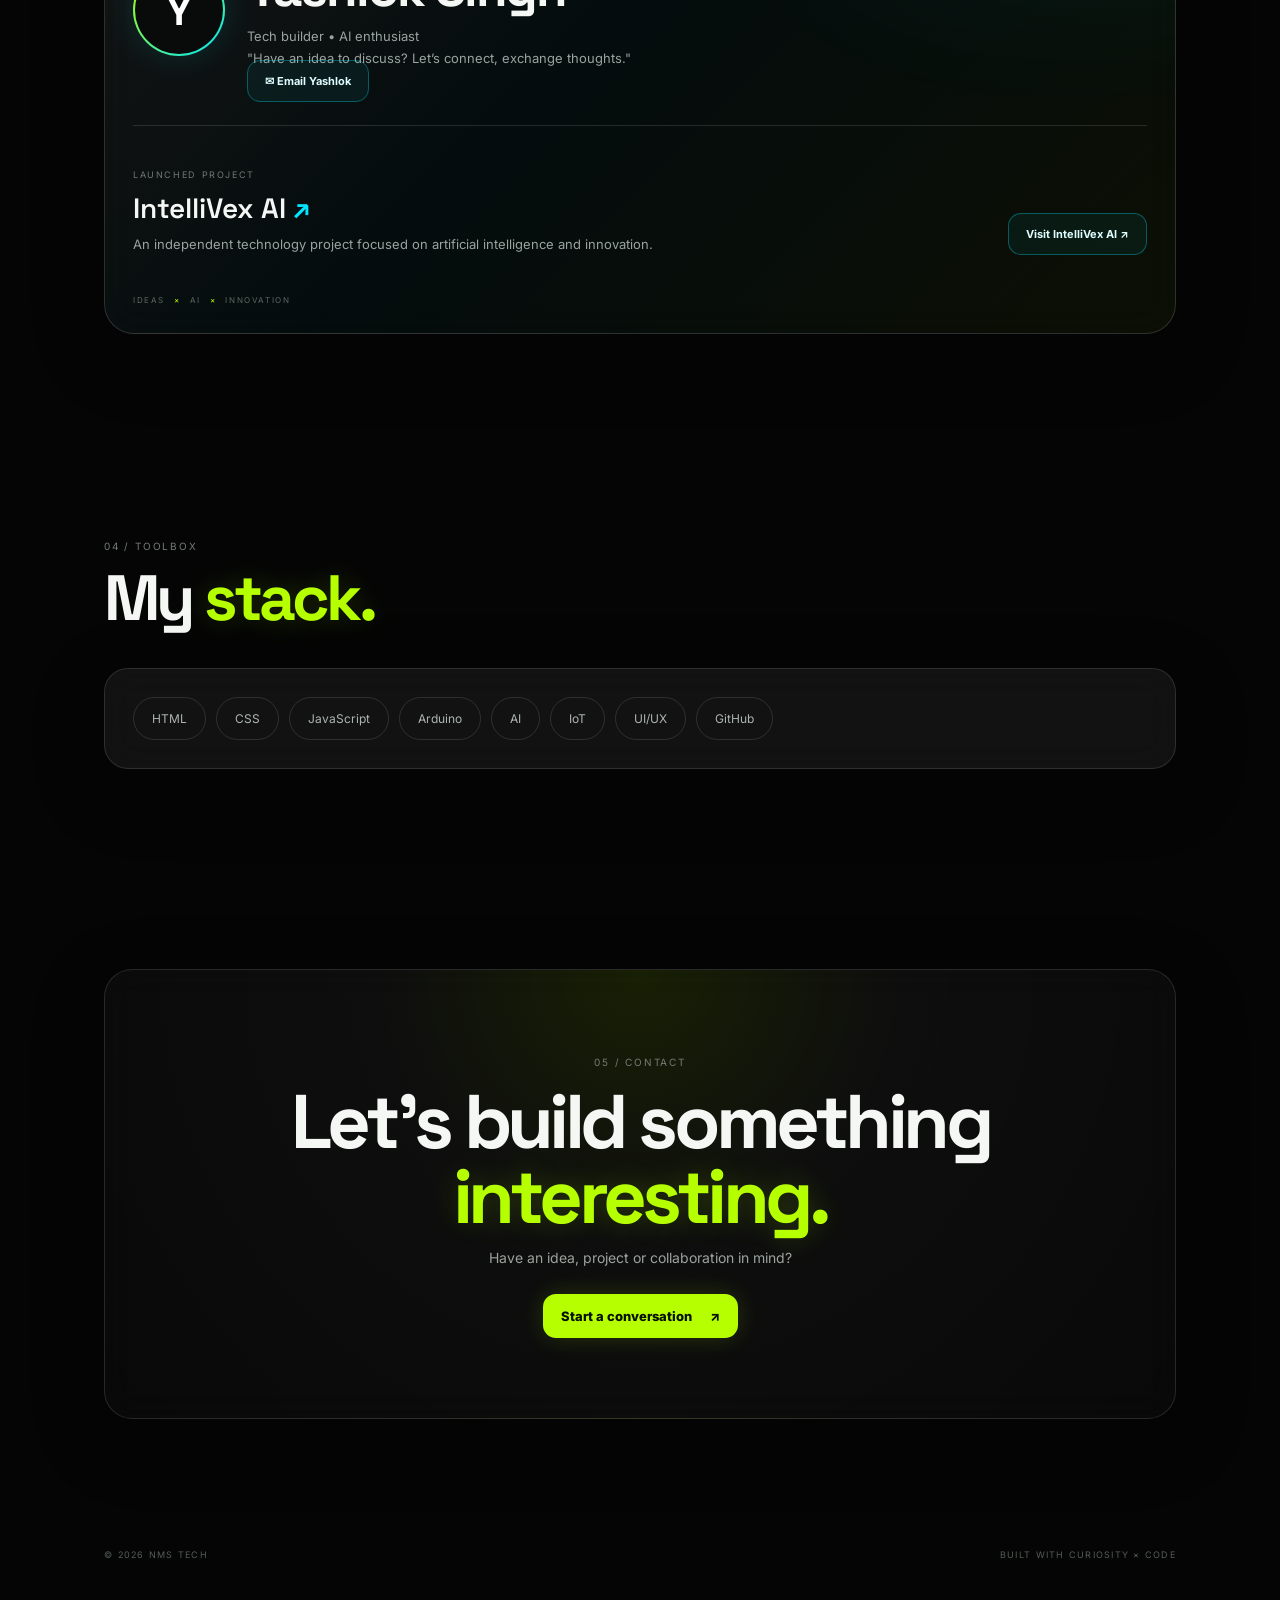
==== commit 1364bb9a: "Update index.html" ====
--- a/index.html
+++ b/index.html
@@ -112,9 +112,12 @@
             <span class="collab-label">CO-PARTNER</span>
             <h3>Yashlok Singh</h3>
             <p>Tech builder • AI enthusiast</p>
-<p>"Have an idea to discuss? Let’s connect, exchange thoughts, and explore what we can build together."</p>
+<p>"Have an idea to discuss? Let’s connect, exchange thoughts."</p>
 
-<a class="collab-btn" href="mailto:YASHLOK_EMAIL_HERE?subject=Let's%20Talk%20About%20Technology">
+
+            
+            
+            <a class="collab-btn" href="mailto:YASHLOK_EMAIL_HERE?subject=Let's%20Talk%20About%20Technology">
   ✉ Email Yashlok
 </a>
           </div>
@@ -128,7 +131,13 @@
             <h4>IntelliVex AI <span>↗</span></h4>
             <p>An independent technology project focused on artificial intelligence and innovation.</p>
           </div>
-          <a class="collab-btn" href="https://www.intellivexai.in/onboarding" aria-label="Visit IntelliVex AI">Visit IntelliVex AI <span>↗</span></a>
+         <a class="collab-btn"
+   href="https://www.intellivexai.in/onboarding"
+   target="_blank"
+   rel="noopener noreferrer"
+   aria-label="Visit IntelliVex AI">
+   Visit IntelliVex AI ↗
+</a>
         </div>
 
         <div class="collab-bottom">
